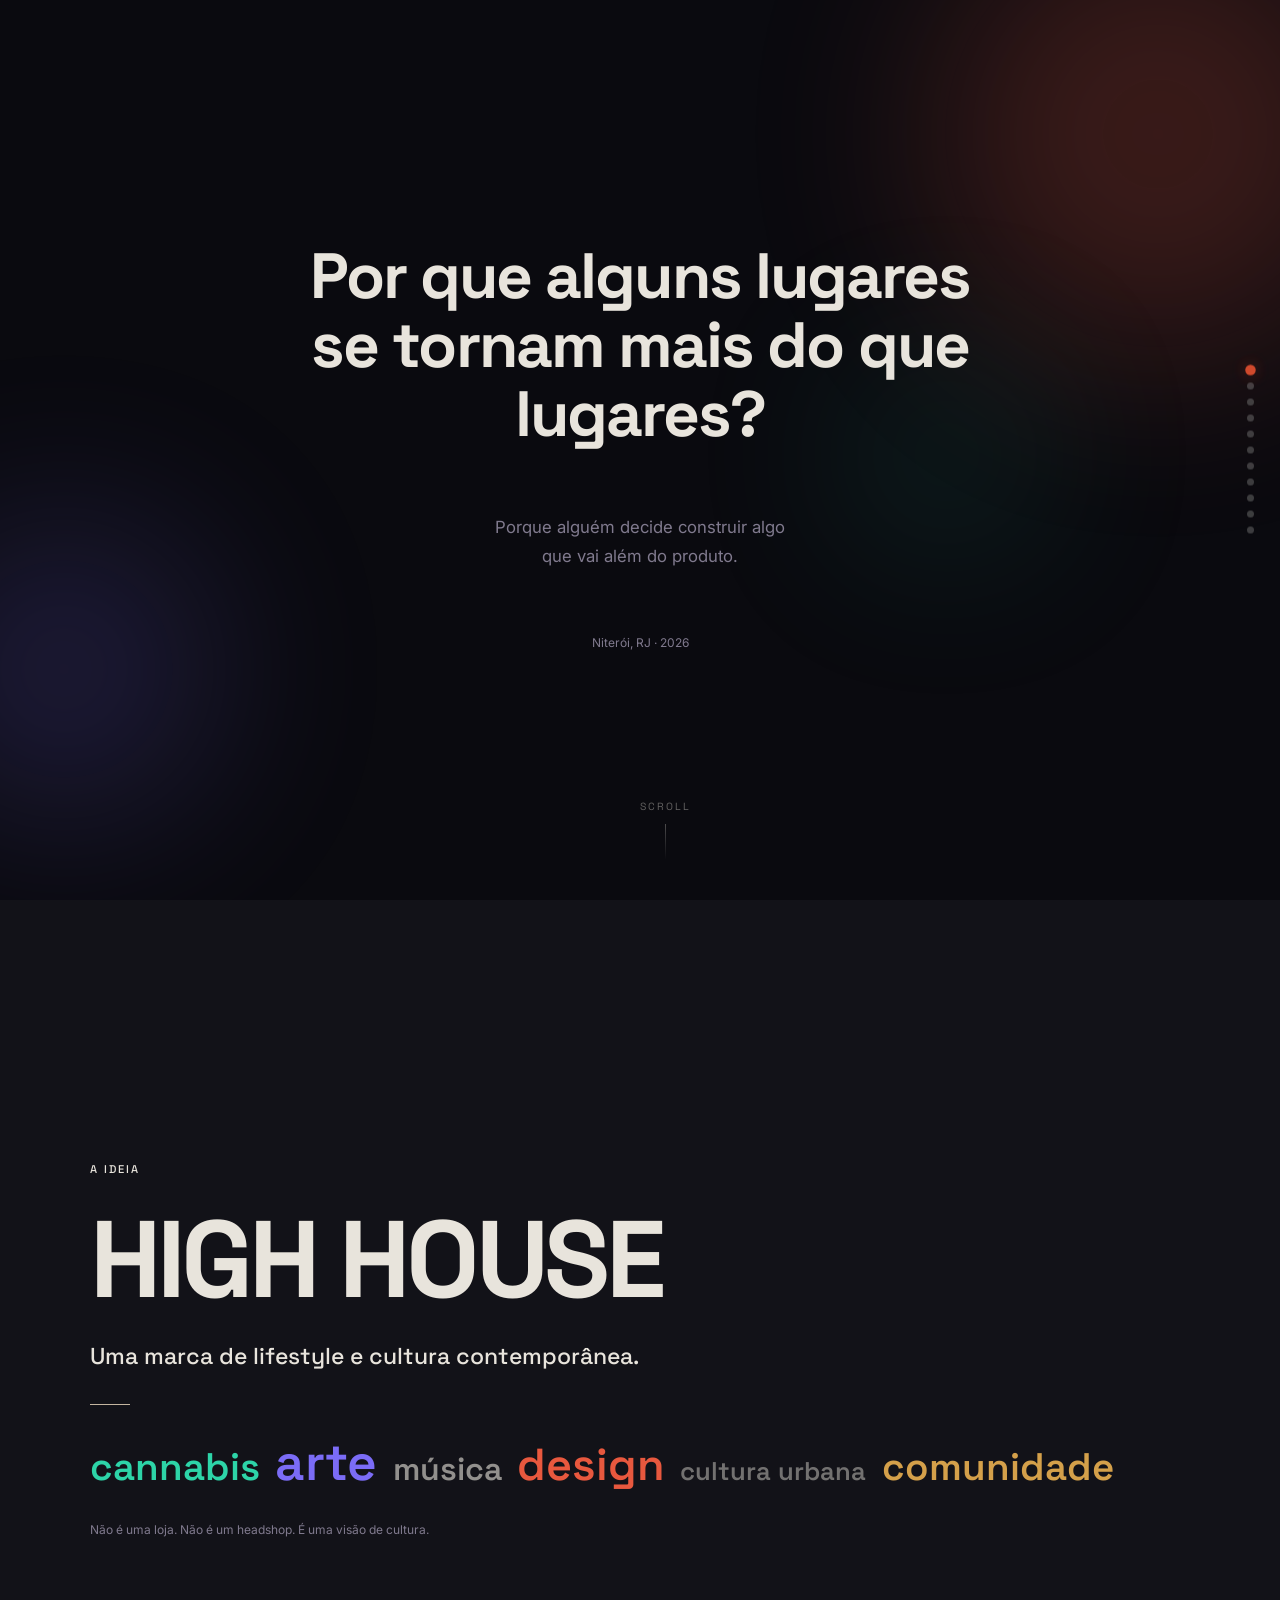
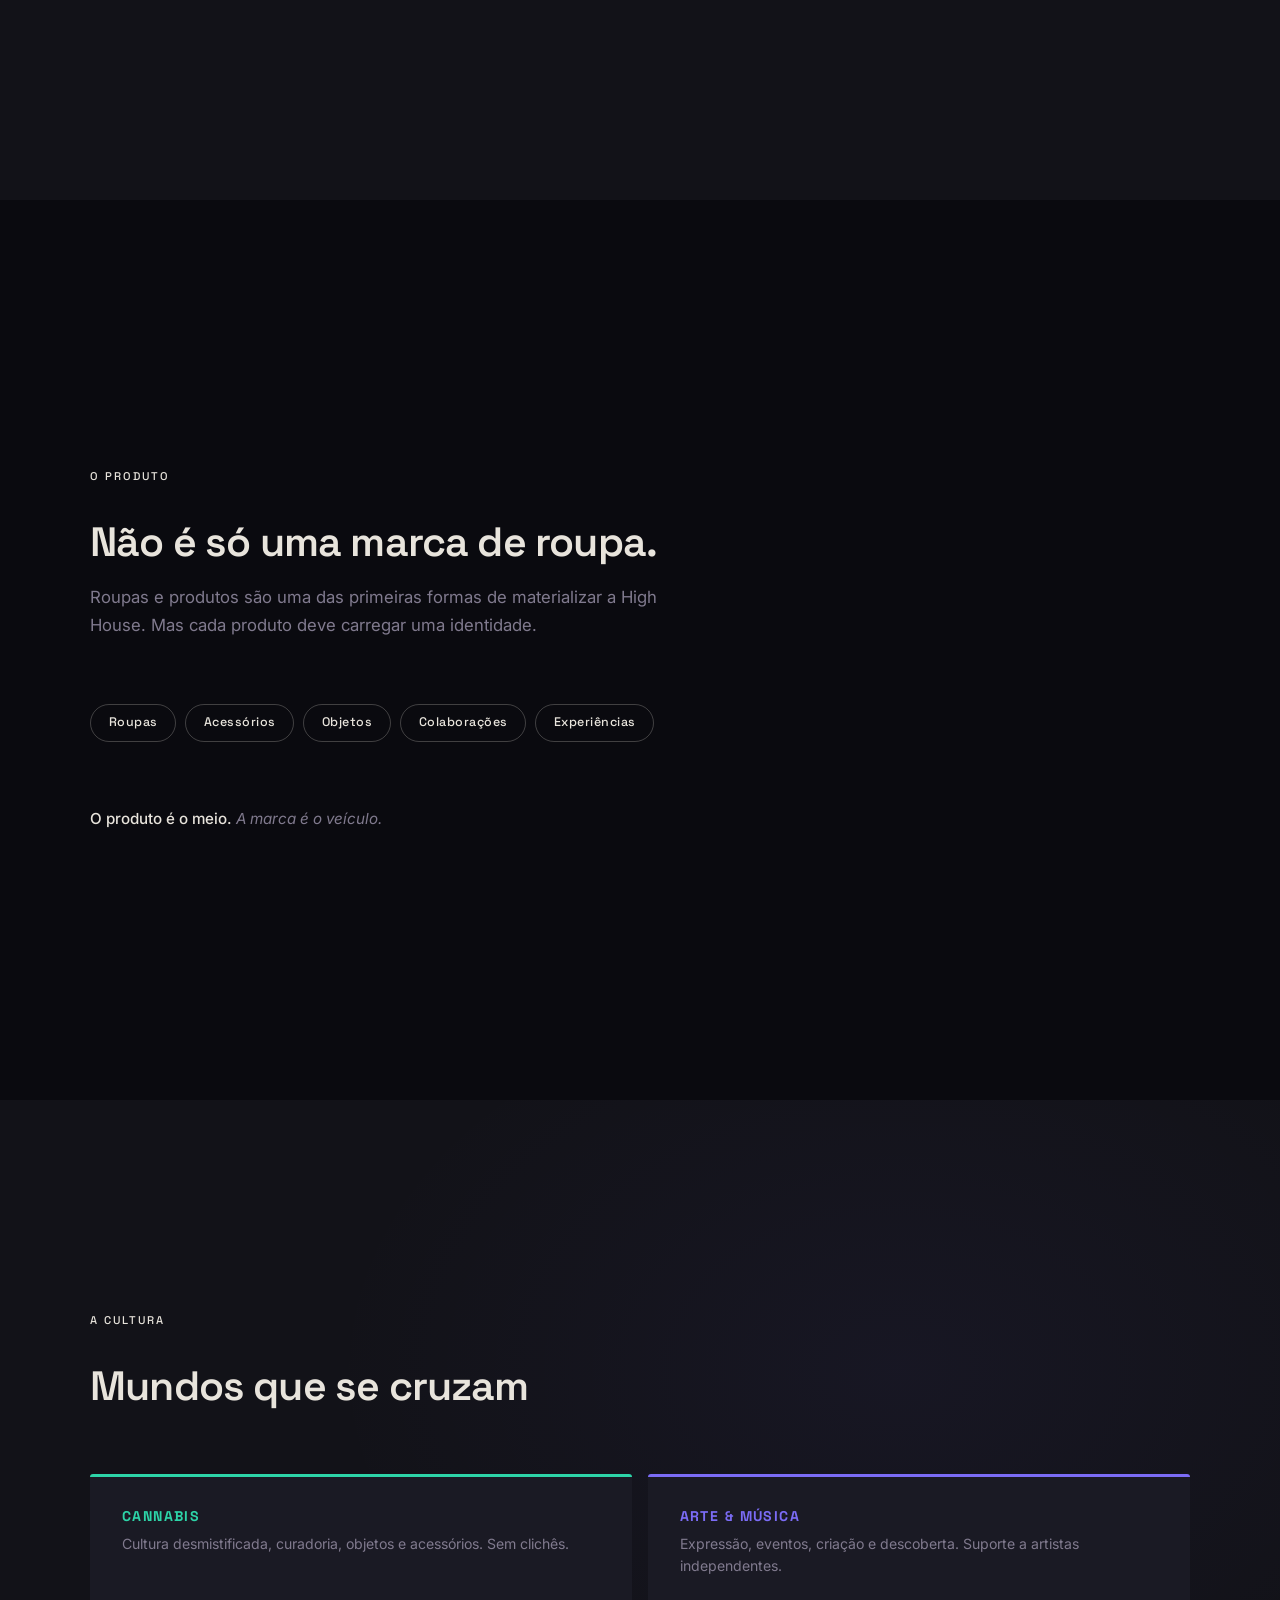
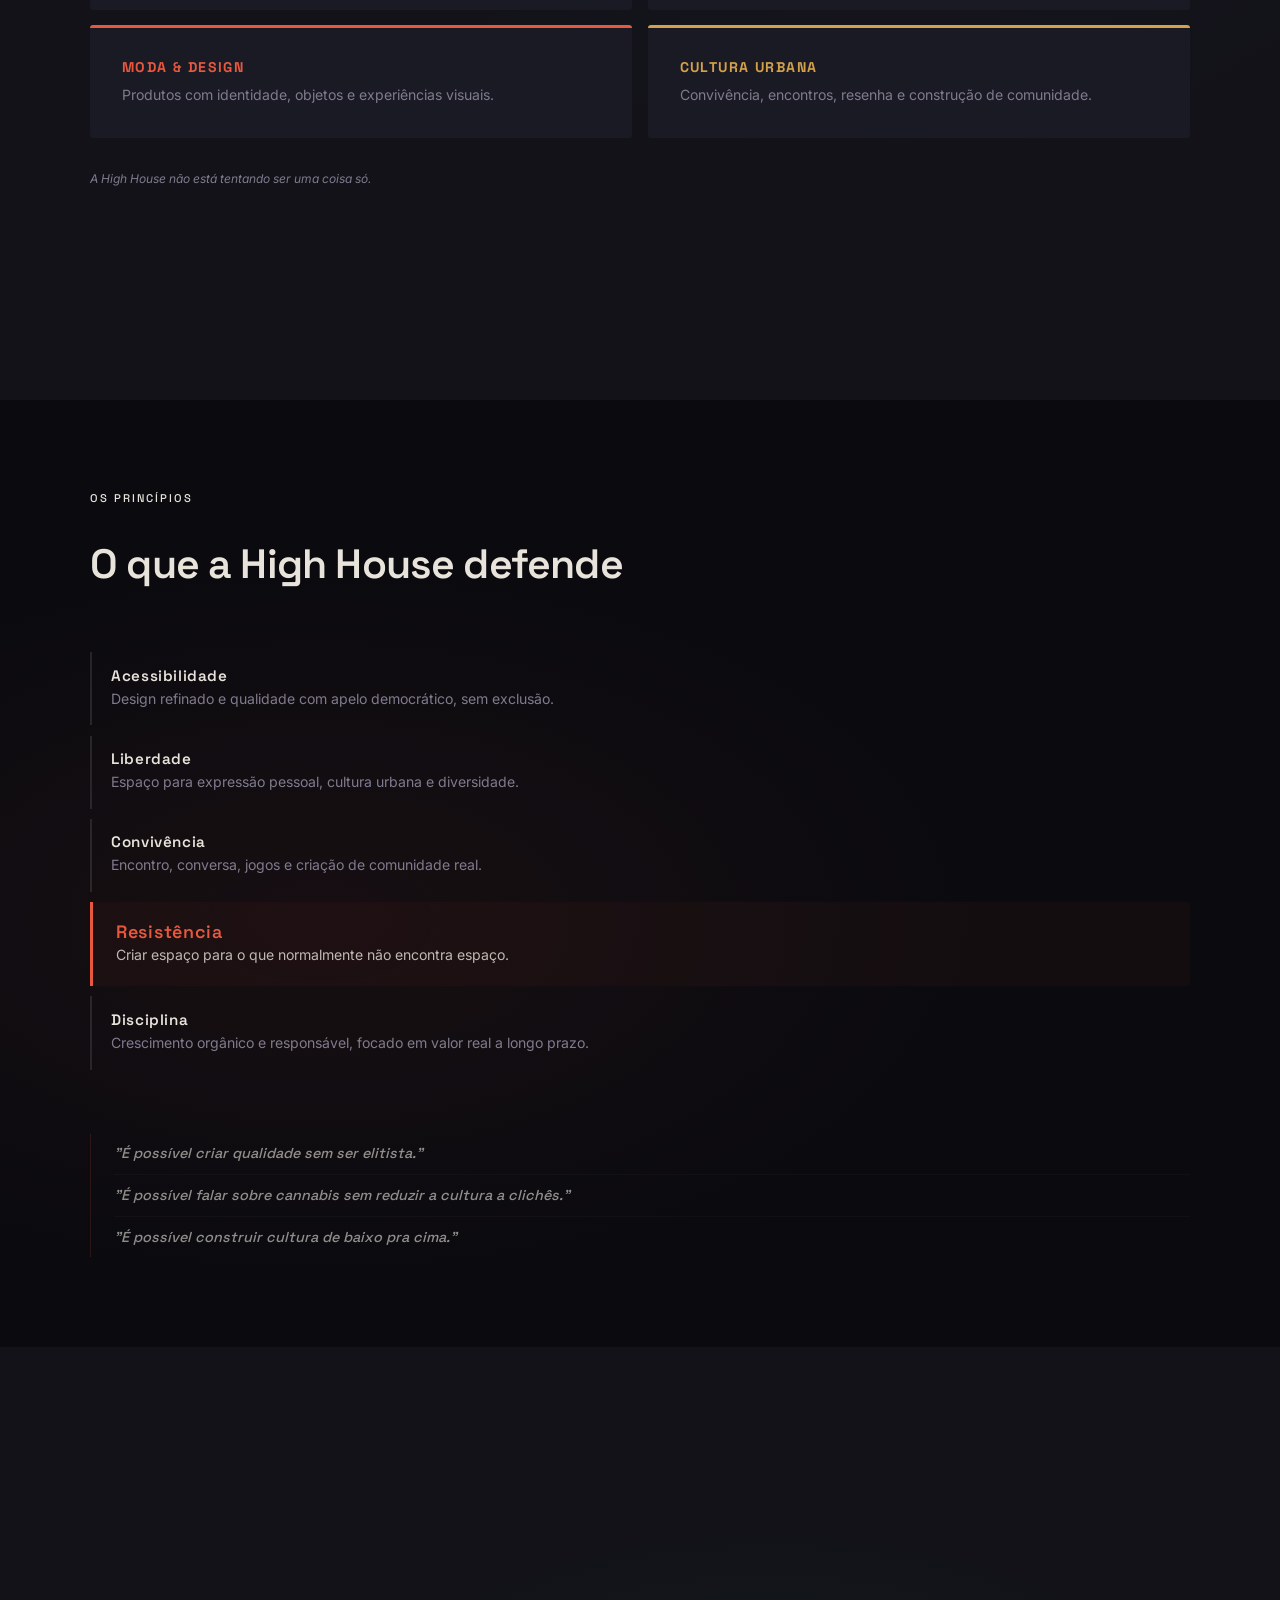
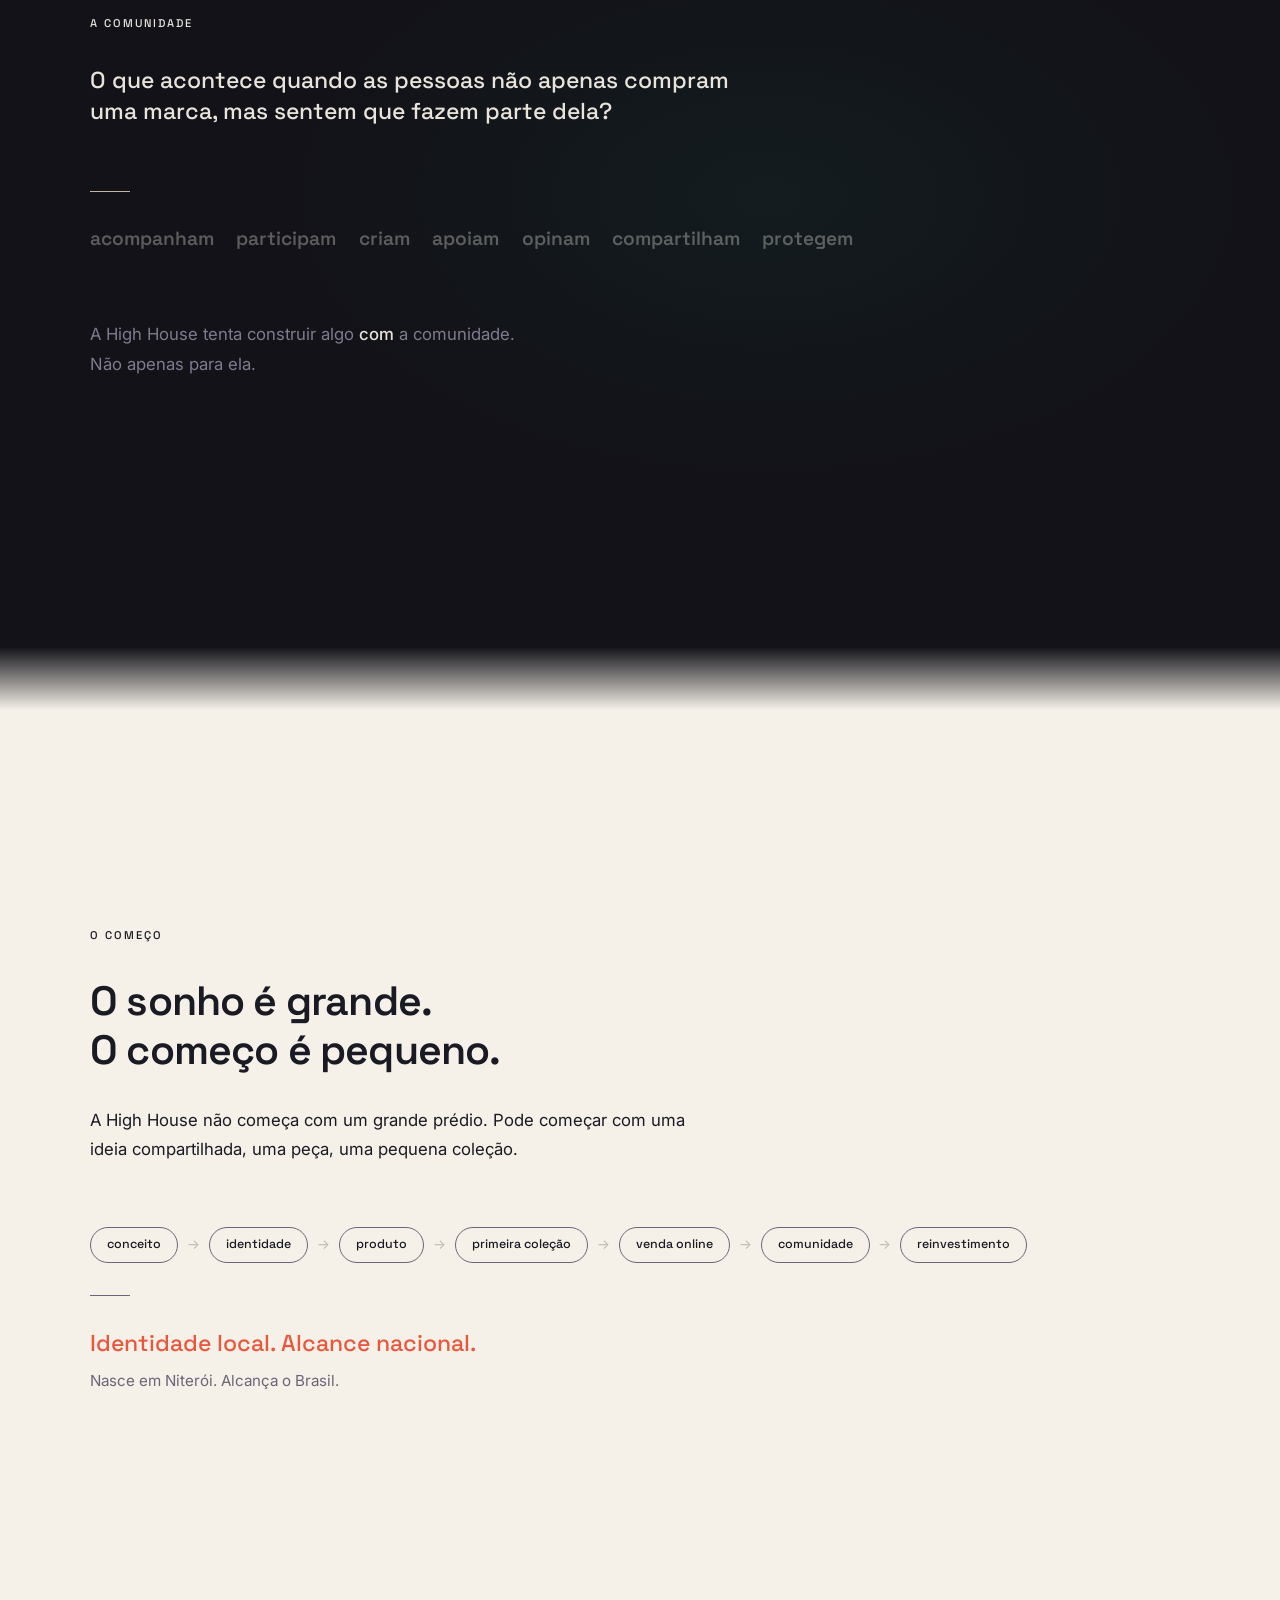
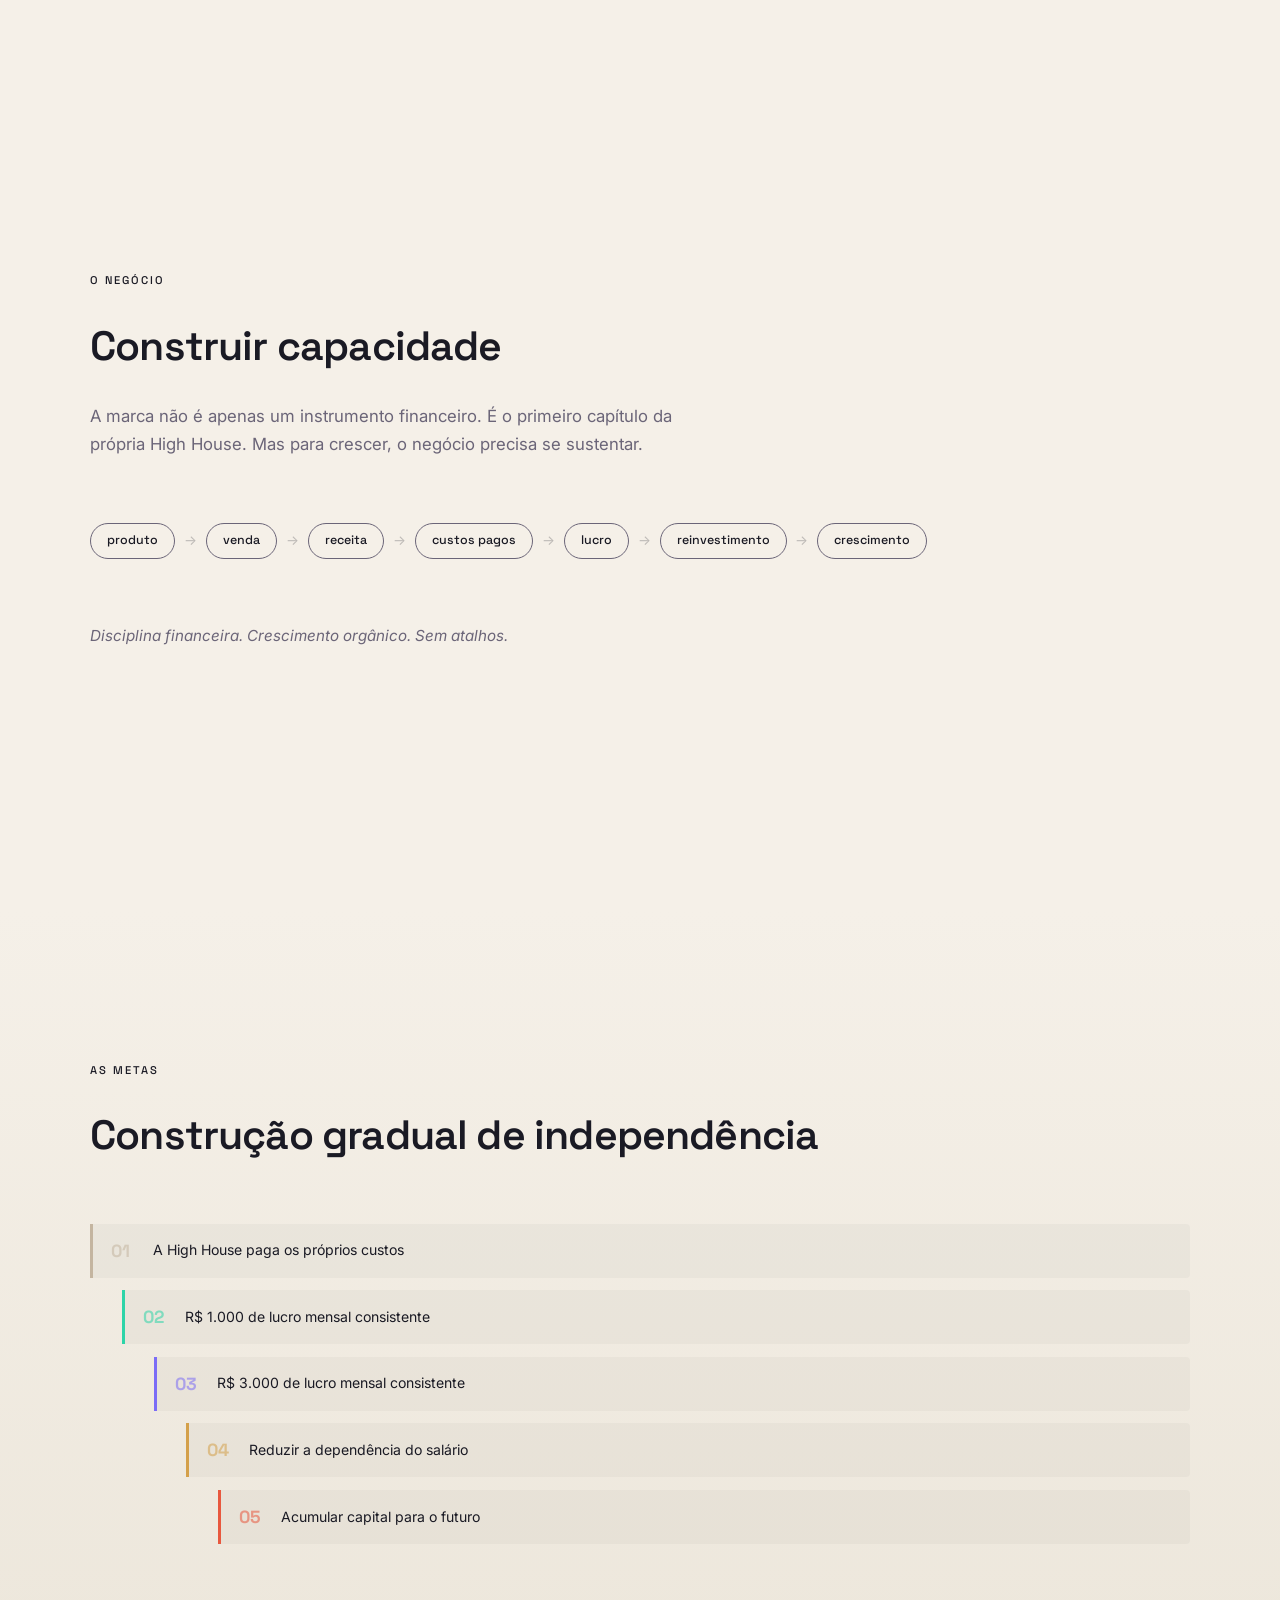
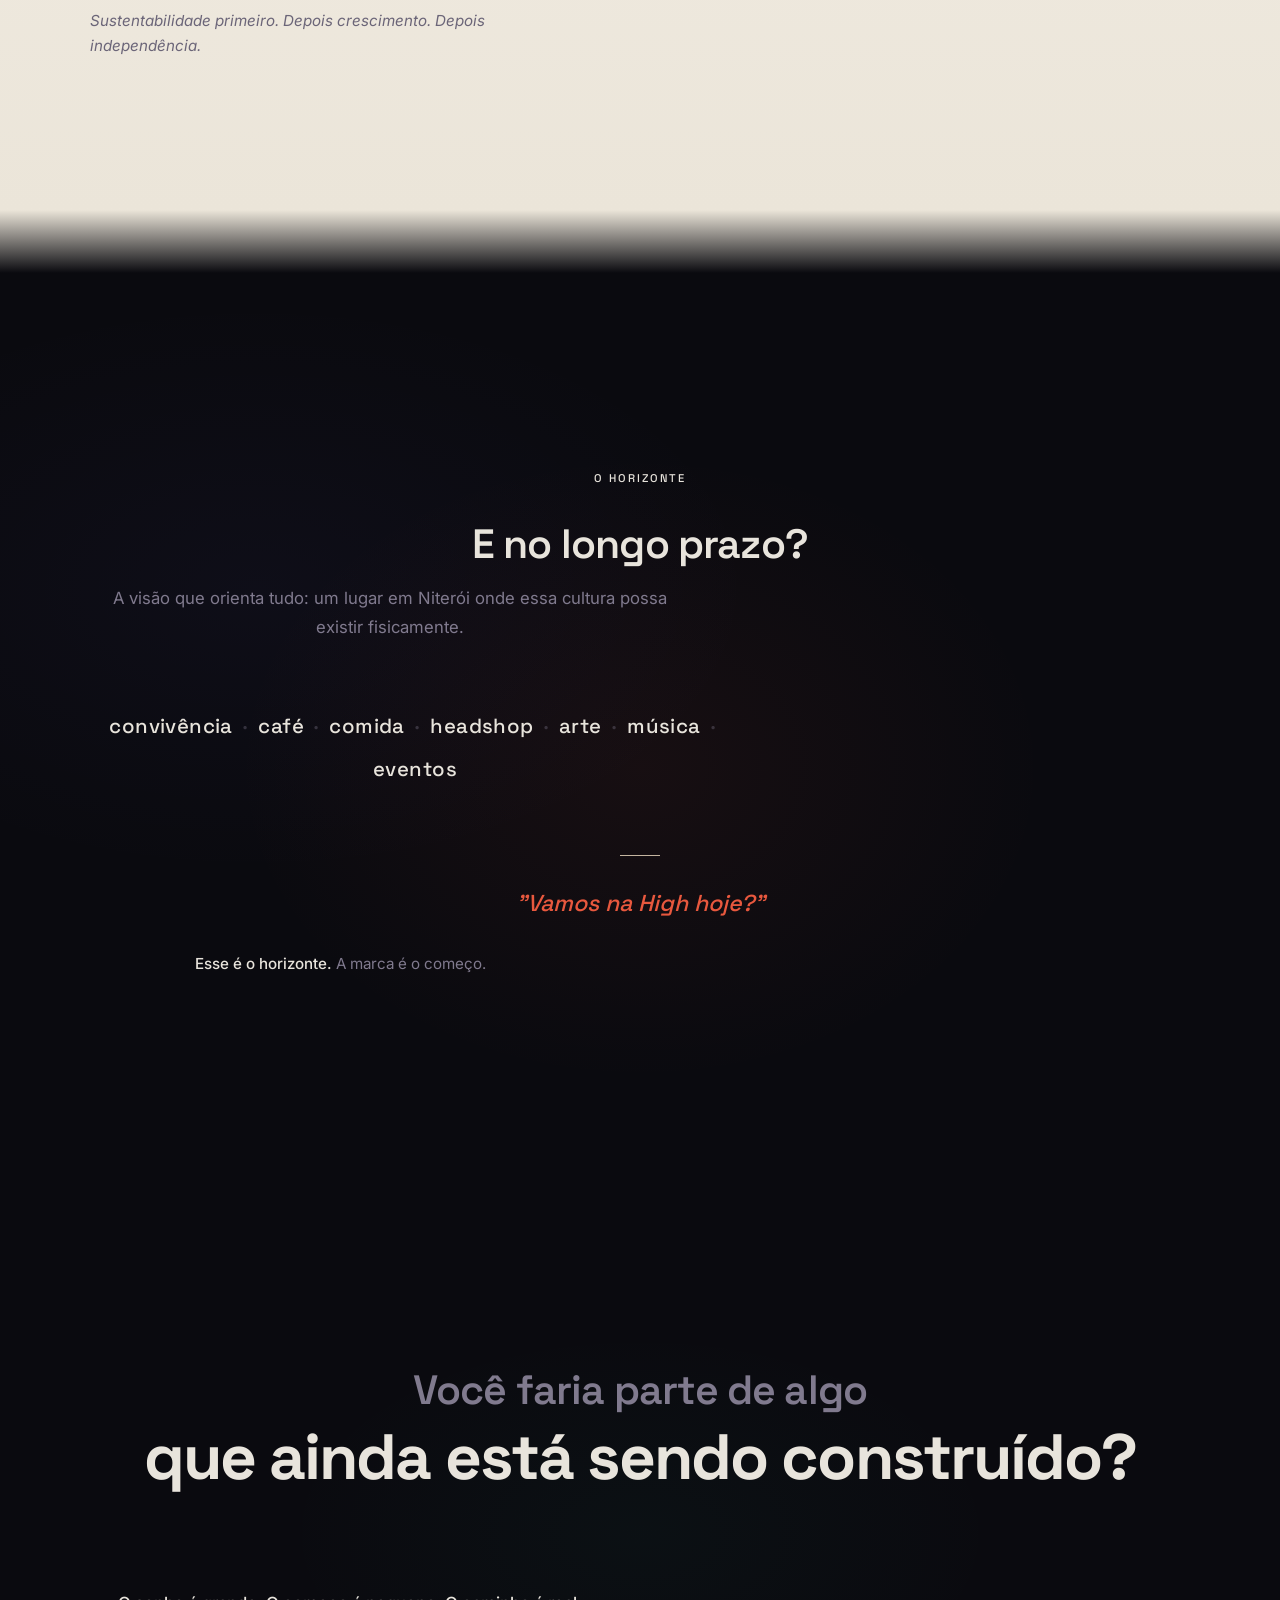
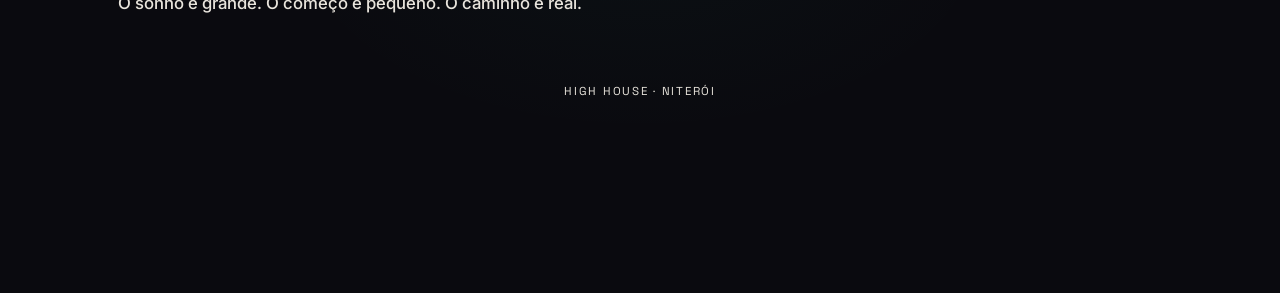
==== index.html @ 44178999 "feat: adiciona redirecionamento raiz para apresentacao no GitHub Pages" ====
<!DOCTYPE html>
<html lang="pt-BR">
<head>
  <meta charset="UTF-8">
  <meta http-equiv="refresh" content="0; url=apresentacao/">
  <script>window.location.href = "apresentacao/";</script>
  <title>HIGH HOUSE — Apresentação Interativa</title>
</head>
<body>
  <p>Redirecionando para a <a href="apresentacao/">Apresentação High House</a>...</p>
</body>
</html>
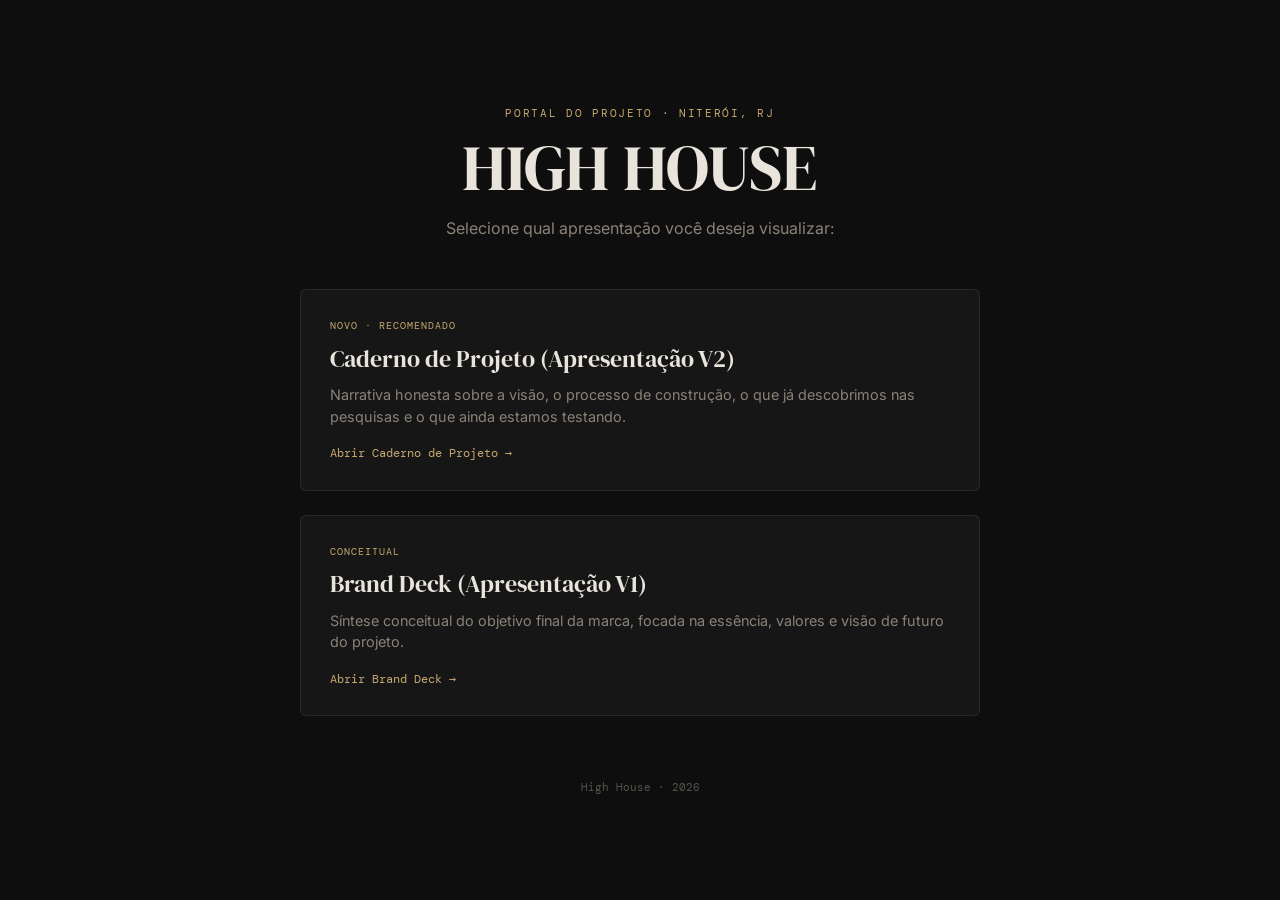
==== commit 2cd333e4: "docs: atualiza index.html e README com links e configuracoes do GitHub Pages" ====
--- a/index.html
+++ b/index.html
@@ -2,11 +2,166 @@
 <html lang="pt-BR">
 <head>
   <meta charset="UTF-8">
-  <meta http-equiv="refresh" content="0; url=apresentacao/">
-  <script>window.location.href = "apresentacao/";</script>
-  <title>HIGH HOUSE — Apresentação Interativa</title>
+  <meta name="viewport" content="width=device-width, initial-scale=1.0">
+  <title>HIGH HOUSE — Apresentações & Documentação</title>
+  <link rel="preconnect" href="https://fonts.googleapis.com">
+  <link rel="preconnect" href="https://fonts.gstatic.com" crossorigin>
+  <link href="https://fonts.googleapis.com/css2?family=DM+Serif+Display:ital@0;1&family=Inter:wght@300;400;500&family=DM+Mono:wght@400;500&display=swap" rel="stylesheet">
+  <style>
+    :root {
+      --bg: #0e0e0e;
+      --card-bg: #161616;
+      --card-border: rgba(255, 255, 255, 0.08);
+      --text: #e8e4dc;
+      --muted: #8a8278;
+      --accent: #c8a96e;
+      --font-serif: 'DM Serif Display', Georgia, serif;
+      --font-sans: 'Inter', system-ui, sans-serif;
+      --font-mono: 'DM Mono', monospace;
+    }
+
+    * { box-sizing: border-box; margin: 0; padding: 0; }
+
+    body {
+      background-color: var(--bg);
+      color: var(--text);
+      font-family: var(--font-sans);
+      min-height: 100vh;
+      display: flex;
+      flex-direction: column;
+      justify-content: center;
+      align-items: center;
+      padding: 2rem 1.5rem;
+    }
+
+    .container {
+      max-width: 680px;
+      width: 100%;
+    }
+
+    header {
+      margin-bottom: 3rem;
+      text-align: center;
+    }
+
+    .tag {
+      font-family: var(--font-mono);
+      font-size: 0.7rem;
+      letter-spacing: 0.15em;
+      text-transform: uppercase;
+      color: var(--accent);
+      margin-bottom: 1rem;
+      display: block;
+    }
+
+    h1 {
+      font-family: var(--font-serif);
+      font-size: clamp(2.5rem, 6vw, 4rem);
+      font-weight: 400;
+      line-height: 1;
+      margin-bottom: 1rem;
+    }
+
+    p.sub {
+      color: var(--muted);
+      font-size: 1rem;
+      line-height: 1.6;
+    }
+
+    .links-grid {
+      display: grid;
+      gap: 1.5rem;
+    }
+
+    .card {
+      background: var(--card-bg);
+      border: 1px solid var(--card-border);
+      border-radius: 6px;
+      padding: 1.8rem;
+      text-decoration: none;
+      color: inherit;
+      transition: border-color 0.25s, transform 0.25s, background-color 0.25s;
+      display: flex;
+      flex-direction: column;
+      gap: 0.6rem;
+    }
+
+    .card:hover {
+      border-color: var(--accent);
+      transform: translateY(-2px);
+      background-color: #1c1c1c;
+    }
+
+    .card-badge {
+      font-family: var(--font-mono);
+      font-size: 0.65rem;
+      letter-spacing: 0.1em;
+      text-transform: uppercase;
+      color: var(--accent);
+    }
+
+    .card-title {
+      font-family: var(--font-serif);
+      font-size: 1.5rem;
+      font-weight: 400;
+      color: var(--text);
+    }
+
+    .card-desc {
+      font-size: 0.9rem;
+      color: var(--muted);
+      line-height: 1.5;
+    }
+
+    .card-cta {
+      margin-top: 0.5rem;
+      font-family: var(--font-mono);
+      font-size: 0.75rem;
+      color: var(--accent);
+      display: flex;
+      align-items: center;
+      gap: 0.4rem;
+    }
+
+    footer {
+      margin-top: 4rem;
+      text-align: center;
+      font-family: var(--font-mono);
+      font-size: 0.7rem;
+      color: var(--muted);
+      opacity: 0.6;
+    }
+  </style>
 </head>
 <body>
-  <p>Redirecionando para a <a href="apresentacao/">Apresentação High House</a>...</p>
+
+  <div class="container">
+    <header>
+      <span class="tag">Portal do Projeto · Niterói, RJ</span>
+      <h1>HIGH HOUSE</h1>
+      <p class="sub">Selecione qual apresentação você deseja visualizar:</p>
+    </header>
+
+    <div class="links-grid">
+      <a href="apresentacao-v2/" class="card">
+        <span class="card-badge">Novo · Recomendado</span>
+        <h2 class="card-title">Caderno de Projeto (Apresentação V2)</h2>
+        <p class="card-desc">Narrativa honesta sobre a visão, o processo de construção, o que já descobrimos nas pesquisas e o que ainda estamos testando.</p>
+        <span class="card-cta">Abrir Caderno de Projeto &rarr;</span>
+      </a>
+
+      <a href="apresentacao/" class="card">
+        <span class="card-badge">Conceitual</span>
+        <h2 class="card-title">Brand Deck (Apresentação V1)</h2>
+        <p class="card-desc">Síntese conceitual do objetivo final da marca, focada na essência, valores e visão de futuro do projeto.</p>
+        <span class="card-cta">Abrir Brand Deck &rarr;</span>
+      </a>
+    </div>
+
+    <footer>
+      High House · 2026
+    </footer>
+  </div>
+
 </body>
 </html>
